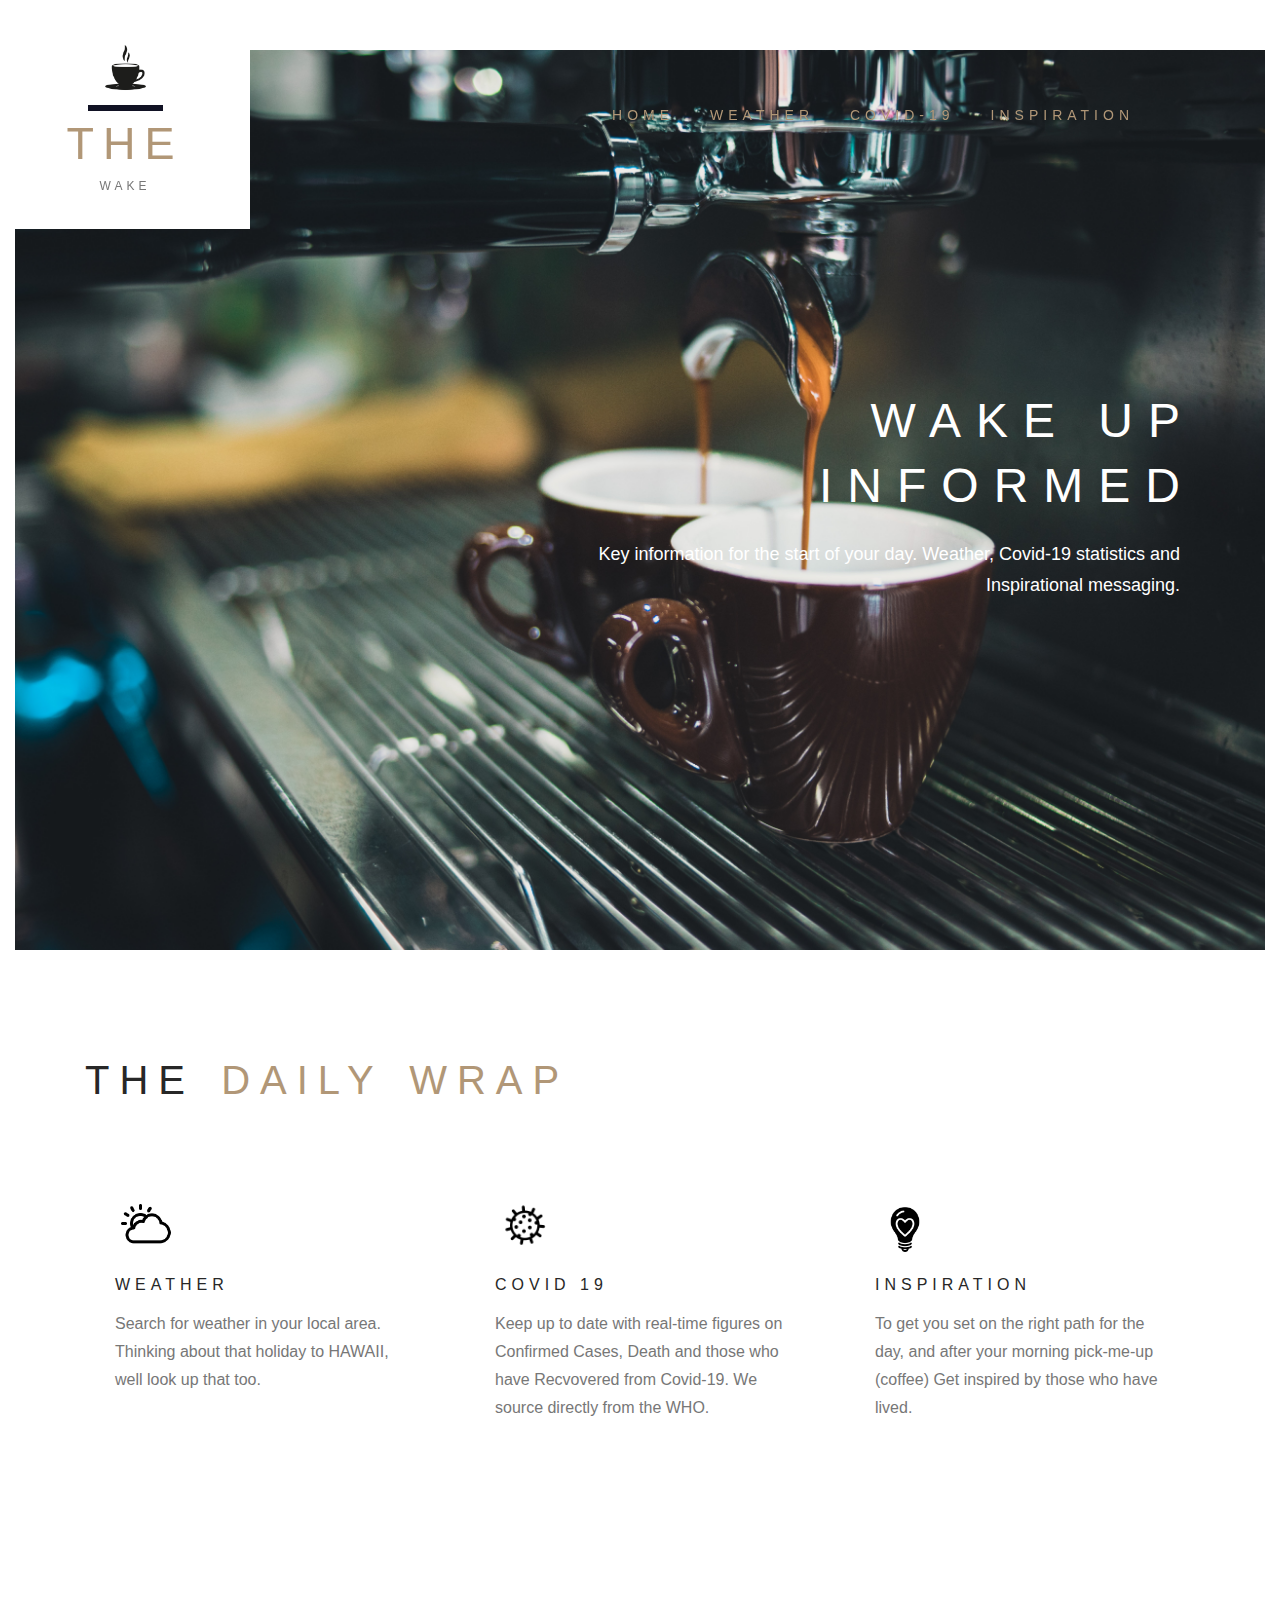
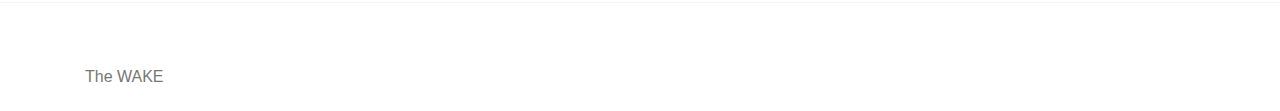
==== index.html @ 6a5f4f17 "The Wake" ====
<!DOCTYPE html>
<html lang="en">

<head>
    <meta charset="utf-8">
    <meta http-equiv="X-UA-Compatible" content="IE=edge" />
    <meta name="viewport" content="width=device-width, initial-scale=1, maximum-scale=1" />
    <title>The Wake</title>
    <link rel="shortcut icon" href="img/thewake.jpeg" />
    <link rel="stylesheet" href="css/plugins.css" />
    <link rel="stylesheet" href="css/style.css" />
</head>

<body>
    <!-- Preloader -->
    <div id="preloader"></div>
      <!-- Navbar -->
    <nav class="navbar navbar-expand-lg">
        <!-- Logo -->
        <div class="logo-wrapper valign">
            <div class="logo">
                <a href="index.html"> 
                    <img src="img/thewake.jpg" class="logo-img" alt="">
                    <h2>THE<span>WAKE</span></h2>
                </a>
            </div>
        </div>
        <button class="navbar-toggler" type="button" data-toggle="collapse" data-target="#navbarSupportedContent" aria-controls="navbarSupportedContent" aria-expanded="false" aria-label="Toggle navigation"> <span class="icon-bar"><i class="ti-line-double"></i></span> </button>
        <!-- Navbar links -->
        <div class="collapse navbar-collapse" id="navbarSupportedContent">
            <ul class="navbar-nav ml-auto">
                <li class="nav-item"><a class="nav-link active" href="index.html">Home</a></li>
                  <li class="nav-item"><a class="nav-link active" href="weather.html">Weather</a></li>
                  <li class="nav-item"><a class="nav-link active" href="covid19.html">Covid-19</a></li>
                  <li class="nav-item"><a class="nav-link active" href="inspire.html">Inspiration</a></li>                    
            </ul>
        </div>
    </nav>
    <!-- Slider -->
    <header class="header slider-fade">
        <div class="owl-carousel owl-theme">
            <!-- The opacity on the image is made with "data-overlay-dark="number". You can change it using the numbers 0-9. -->
            <div class="text-right item bg-img" data-overlay-dark="3" data-background="img/thewakehomepage.jpg">
                <div class="v-middle caption mt-30">
                    <div class="container">
                        <div class="row">
                            <div class="col-md-7 offset-md-5">
                                <div class="o-hidden">
                                    <h1>WAKE UP INFORMED</h1>
                                    <p>Key information for the start of your day. Weather, Covid-19 statistics and Inspirational messaging.
                                    
                                    </p>
                                    
                                </div>
                            </div>
                        </div>
                    </div>
                </div>
            </div>
         </div> 
    </header>
    <!-- Content -->
    <div class="content-wrapper">
        <!-- Lines -->
        <section class="content-lines-wrapper">
            <div class="content-lines-inner">
                <div class="content-lines"></div>
            </div>
        </section>
    
       
        <!-- Example of what The WAKE up provides in terms of services -->
        <section class="services section-padding">
            <div class="container">
                <div class="row">
                    <div class="col-md-12">
                        <h2 class="section-title">The <span> Daily Wrap</span></h2>
                    </div>
                </div>
                <div class="row">
                    <div class="col-md-4">
                        <div class="item">
                            <a href="weather.html"> <img src="img/icons/weather.png" alt="">
                                <h5>Weather</h5>
                                <div class="line"></div>
                                <p>Search for weather in your local area. Thinking about that holiday to HAWAII, well look up that too.</p>
                                <div class="numb">01</div>
                            </a>
                        </div>
                    </div>
                    <div class="col-md-4">
                        <div class="item">
                            <a href="covid19.html"> <img src="img/icons/covid19.png" alt="">
                                <h5>Covid 19</h5>
                                <div class="line"></div>
                                <p>Keep up to date with real-time figures on Confirmed Cases, Death and those who have Recvovered from Covid-19. We source directly from the WHO.</p>
                                <div class="numb">02</div>
                            </a>
                        </div>
                    </div>
                    <div class="col-md-4">
                        <div class="item">
                            <a href="inspire.html"> <img src="img/icons/inspire.jpg" alt="">
                                <h5>Inspiration</h5>
                                <div class="line"></div>
                                <p>To get you set on the right path for the day, and after your morning pick-me-up (coffee) Get inspired by those who have lived.</p>
                                <div class="numb">03</div>
                            </a>
                        </div>
                    </div>
                </div>
            </div>
        </section>
        <!-- Footer -->
        <footer class="main-footer dark">
                  
            <div class="sub-footer">
                <div class="container">
                    <div class="row">
                        <div class="col-md-4">
                            <div class="text-left">
                                <p> The WAKE</p>
                            </div>
                        
                        </div>
                    </div>
                </div>
            </div>
        </footer>
    </div>
     <!-- jQuery -->
    
    <script src="js/jquery-3.5.1.min.js"></script>
    
     <script src="js/modernizr-2.6.2.min.js"></script>
    
     <!--   PACE - Page load progress bar in a website using ajax -->
    <script src="js/pace.js"></script>
      <script src="js/bootstrap.min.js"></script>
          <!-- Top Slider / scroller effect -->
    <script src="js/scrollIt.min.js"></script>
        <!-- Carousel on Pages -->
    <script src="js/owl.carousel.min.js"></script>
           <!-- Mixture of JS requirements added here! -->
    <script src="js/custom.js"></script>
</body>
</html>
---- css/style.css ----
* {
    margin: 0;
    padding: 0;
    -webkit-box-sizing: border-box;
    box-sizing: border-box;
    outline: none;
    list-style: none;
    word-wrap: break-word;
}
body {
    font-family: 'Didact Gothic', sans-serif;
    font-size: 16px;
    font-weight: 400;
    line-height: 1.75em;
    color: #777;
    overflow-x: hidden !important;
    background: #fff;
}
p {
    font-family: 'Didact Gothic', sans-serif;
    font-size: 16px;
    font-weight: 400;
    line-height: 1.75em;
    color: #777;
    margin-bottom: 20px;
}
h1,
h2,
h3,
h4,
h5,
h6 {
    font-family: 'Oswald', sans-serif;
    font-weight: 400;
    line-height: 1.25em;
    margin: 0 0 20px 0;
}

img {
    -webkit-transition: all 0.5s;
    -o-transition: all 0.5s;
    transition: all 0.5s;
    color: #323232;
}
span,
a,
a:hover {
    display: inline-block;
    text-decoration: none;
    color: inherit;
}
b {
    font-weight: 400;
    color: #b19777;
}
/* text field */
button,
input,
optgroup,
select,
textarea {
    font-family: 'Oswald', sans-serif;
}
input[type="password"]:focus,
input[type="email"]:focus,
input[type="text"]:focus,
input[type="file"]:focus,
input[type="radio"]:focus,
input[type="checkbox"]:focus,
textarea:focus {
    outline: none;
}
input[type="password"],
input[type="email"],
input[type="text"],
input[type="file"],
textarea {
    max-width: 100%;
        margin-bottom: 10px;
    padding: 10px 0;
    height: auto;
    background-color: transparent;
    -webkit-box-shadow: none;
    box-shadow: none;
    border-width: 0 0 1px;
    border-style: solid;
    display: block;
    width: 100%;
    line-height: 1.5em;
    font-family: 'Didact Gothic', sans-serif;
    font-size: 16px;
    font-weight: 400;
    color: #777;
    background-image: none;
    border-bottom: 1px solid #f4f4f4;
    border-color: ease-in-out .15s, box-shadow ease-in-out .15s;
}
input:focus,
textarea:focus {
    border-bottom-width: 1px;
    border-color: #b19777;
}
input[type="submit"],
input[type="reset"],
input[type="button"],
button {
    text-shadow: none;
    -webkit-box-shadow: none;
    box-shadow: none;
    line-height: 1.75em;
    -webkit-transition: background-color .15s ease-out;
    transition: background-color .15s ease-out;
    background: #b19777;
    border: 1px solid transparent;
}
input[type="submit"]:hover,
input[type="reset"]:hover,
input[type="button"]:hover,
button:hover {
    background-color: #323232;
    color: #777;
    border: 1px solid transparent;
}
select {
    padding: 10px;
    border-radius: 5px;
}
table,
th , 
tr ,
td {
    border: 1px solid #f4f4f4;
}
th, 
tr,
td {
    padding: 10px;
}
input[type="radio"],
input[type="checkbox"] {
    display: inline;
}

/* Placeholder */
::-webkit-input-placeholder {
    color: #777;
    font-size: 15px;
    font-weight: 400;
}


.o-hidden {
    overflow: hidden;
}
.position-re {
    position: relative;
}
.full-width {
    width: 100%;
}
.bg-img {
    background-size: cover;
    background-repeat: no-repeat;
}
.bg-fixed {
    background-attachment: fixed;
}
.pattern {
    background-repeat: repeat;
    background-size: auto;
}
.bold {
    font-weight: 600;
}
.count {
    font-family: 'Oswald', sans-serif;
}
.valign {
    display: -webkit-box;
    display: -ms-flexbox;
    display: flex;
    -webkit-box-align: center;
    -ms-flex-align: center;
    align-items: center;
}
.v-middle {
    position: absolute;
    width: 100%;
    top: 50%;
    left: 0;
    -webkit-transform: translate(0%, -50%);
    transform: translate(0%, -50%);
}
.js .animate-box {
    opacity: 0;
}


/* ======= Section style ======= */
.section-padding {
    padding: 90px 0;
}
.section-padding2 {
    padding: 0 0 90px 0;
}
.section-padding h6 {
    color: #b19777;
    font-size: 20px;
    margin-bottom: 20px;
}
.section-title {
    font-size: 40px;
    font-family: 'Oswald', sans-serif;
    font-weight: 400;
    color: #272727;
    text-transform: uppercase;
    position: relative;
    letter-spacing: 10px;
    word-spacing: 5px;
    margin-bottom: 30px;
}
.section-title span {
    color: #b19777;
}
.section-title2 {
    font-size: 35px;
    font-weight: 300;
    color: #b19777;
    position: relative;
    line-height: 1.25em;
    margin-bottom: 30px;
    letter-spacing: 3px;
    text-transform: uppercase;
}


/* ======= Navbar style ======= */
.navbar {
    position: absolute;
    left: 0;
    top: 0;
    width: 100%;
    background: transparent;
    z-index: 99;
    padding-right: 10%;
    padding-left: 0;
    padding-top: 0;
    padding-bottom: 0;
}
.navbar .icon-bar {
    color: #b19777;
}
.navbar .navbar-nav .nav-link {
    font-family: 'Oswald', sans-serif;
    font-size: 14px;
    font-weight: 300;
    color: #fff;
    text-transform: uppercase;
    letter-spacing: 5px;
    margin: 5px 10px;
    -webkit-transition: all .4s;
    transition: all .4s;
}
.navbar .navbar-nav .nav-link.nav-color {
    color: #272727;
}
.navbar .navbar-nav .nav-link:hover {
    color: #b19777;
}
.navbar .navbar-nav .active {
    color: #b19777 !important;
}
.nav-scroll {
    background: #fff;
    padding: 0 10% 0 0;
    position: fixed;
    top: -100px;
    left: 0;
    width: 100%;
    -webkit-transition: -webkit-transform .5s;
    transition: -webkit-transform .5s;
    transition: transform .5s;
    transition: transform .5s, -webkit-transform .5s;
    -webkit-transform: translateY(100px);
    transform: translateY(100px);
    -webkit-box-shadow: 0px 5px 15px rgba(0, 0, 0, 0.1);
    box-shadow: 0px 5px 15px rgba(0, 0, 0, 0.1);
}
.nav-scroll .icon-bar {
    color: #b19777;
}

.nav-scroll .navbar-nav .active {
    color: #b19777 !important;
}
.nav-scroll .navbar-nav .logo {
    padding: 15px 0;
    color: #777;
}
.nav-scroll .logo {
    width: 100px;
}
.nav-scroll .logo-img {
    margin-bottom: 0px;
}
.nav-scroll .logo-wrapper .logo h2 {
    font-family: 'Oswald', sans-serif;
    font-size: 40px;
    font-weight: 600;
    margin-bottom: 0px;
    display: block;
    width: 100%;
    position: relative;
    color: #b19777;
    line-height: 1.25em;
    letter-spacing: 5px;
    display: none;
}
.nav-scroll .logo-wrapper .logo span {
    display: block;
    font-family: 'Oswald', sans-serif;
    font-size: 13px;
    color: #575757;
    font-weight: 400;
    letter-spacing: 3px;
    display: block;
    margin-top: 3px;
    line-height: 1.2em;
    text-transform: uppercase;
    margin-left: 5px;
    display: none !important;
}
.nav-scroll .logo-wrapper {
    padding: 15px 70px 15px 150px;
    background: #fff;
}
.logo-wrapper {
    float: left;
    background: #fff;
    padding: 30px 50px;
}
.logo-wrapper .logo h2 {
    font-family: 'Oswald', sans-serif;
    font-size: 45px;
    font-weight: 400;
    display: block;
    width: 100%;
    position: relative;
    color: #b19777;
    letter-spacing: 9px;
    margin-bottom: 0;
}
.logo-wrapper .logo h2 a i {
    color: #777;
    font-size: 20px;
    vertical-align: super;
}
.logo-wrapper .logo span {
    display: block;
    font-family: 'Oswald', sans-serif;
    font-size: 12px;
    color: #777;
    font-weight: 400;
    letter-spacing: 4px;
    display: block;
    margin-top: 5px;
    line-height: 1.5em;
    text-transform: uppercase;
}
.logo {
    padding: 0;
    width: 150px;
    text-align: center;
}
.logo-img {
    width: 75px;
    margin-bottom: 5px;
}

.sub-menu {
    position: absolute;
    left: 100%;
    top: -5px;
}
.sub-menu.left {
    left: -100%;
    margin-left: -20px;
}




/* ======= Header style ======= */
.header {
    min-height: 100vh;
    overflow: hidden;
}
.header .caption .o-hidden {
    display: inline-block;
}
.header .caption h2 {
    font-weight: 400;
    font-size: 30px;
}
.header .caption h4 {
    font-family: 'Oswald', sans-serif;
    font-size: 20px;
    font-weight: 400;
    text-transform: uppercase;
    letter-spacing: 5px;
    color: #fff;
    text-align: right;
    margin-bottom: 30px;
    -webkit-animation-delay: .2s;
    animation-delay: .2s;
}
.header .caption h1 {
    position: relative;
    margin-bottom: 20px;
    font-family: 'Oswald', sans-serif;
    font-size: 48px;
    text-transform: uppercase;
    line-height: 1.35em;
    -webkit-animation-delay: .4s;
    animation-delay: .4s;
    color: #fff;
    font-weight: 400;
    letter-spacing: 15px;
}
.header .caption p {
    font-size: 18px;
    line-height: 1.75em;
    margin-bottom: 0;
    color: #fff;
    -webkit-animation-delay: .6s;
    animation-delay: .6s;
    margin-right: 15px;
}
.header .caption p span {
    letter-spacing: 5px;
    text-transform: uppercase;
    margin: 0 5px;
    padding-right: 14px;
    position: relative;
}
.header .caption p span:last-child {
    padding: 0;
}
.header .caption p span:last-child:after {
    display: none;
}
.header .caption p span:after {
    content: '';
    width: 7px;
    height: 7px;
    border-radius: 50%;
    background: #272727;
    position: absolute;
    top: 10px;
    right: 0;
    opacity: .5;
}
.header .caption .butn-light {
    -webkit-animation-delay: .8s;
    animation-delay: .8s;
    margin-right: 15px;
}


/* ======= Slider style ======= */
.slider .owl-item,
.slider-fade .owl-item {
    height: 100vh;
    position: relative;
}
.slider .item,
.slider-fade .item {
    position: absolute;
    top: 0;
    left: 0;
    height: 100%;
    width: 100%;
    background-size: cover;
    background-position: center;
}
.slider .item .caption,
.slider-fade .item .caption {
    z-index: 9;
}
.slider .owl-theme .owl-dots,
.slider-fade .owl-theme .owl-dots {
    position: absolute;
    bottom: 5vh;
    width: 100%;
}


/* ======= Options for API's (Weather / COVID / Inpirational quotes ====== */
.services {}
.services .item {
    padding: 60px 30px;
    margin-bottom: 30px;
    position: relative;
}
.services .item:hover {
    background: #f4f4f4;
}
.services .item:hover .numb {
    color: transparent;
    -webkit-text-stroke: 1px rgba(177, 151, 119, 0.5);
}
.services .item h5 {
    font-size: 16px;
    font-weight: 300;
    margin-bottom: 15px;
    color: #272727;
    text-transform: uppercase;
    letter-spacing: 5px;
}
.services .item p {
    margin-bottom: 0;
}
.services .item img {
    width: 60px;
    margin-bottom: 20px;
}
.services .item .numb {
    font-size: 40px;
    font-weight: 600;
    font-family: 'Oswald', sans-serif;
    position: absolute;
    bottom: 30px;
    right: 30px;
    color: transparent;
    -webkit-text-stroke: 1px rgba(255, 255, 255, 0.1);
    line-height: 1em;
}






/* Button Styles  */
.butn-light {
    position: relative;
    line-height: 1.2em;
}
.butn-light a {
    font-weight: 300;
    font-family: 'Oswald', sans-serif;
    text-transform: uppercase;
    background: transparent;
    color: #fff;
    padding: 12px 24px;
    margin: 0;
    position: relative;
    font-size: 16px;
    letter-spacing: 3px;
    border: 1px solid #fff;
}
.butn-light a:after {
    content: '';
    width: 0;
    height: 100%;
    position: absolute;
    bottom: 0;
    left: 100%;
    z-index: 1;
    -webkit-transition: all 0.3s ease;
    transition: all 0.3s ease;
    background: #fff;
}
.butn-light a span {
    position: relative;
    z-index: 2;
}
.butn-light a:hover:after {
    width: 100%;
    left: 0;
    -webkit-transition: width 0.3s ease;
    transition: width 0.3s ease;
}
.butn-light a:hover span {
    color: #272727;
}


/* ======= Footer style ======= */
.main-footer {
    padding: 60px 0 0;
    border-top: 1px solid #f4f4f4;
}
.main-footer.dark {
    background: #fff;
    color: #777;
}
.main-footer .abot p {
    color: #777;
}

.main-footer .fothead h6 {
    margin-bottom: 0px;
    font-family: 'Oswald', sans-serif;
    color: #b19777;
    font-size: 17px;
}
.main-footer .fotcont .fothead h6 {
    font-family: 'Didact Gothic', sans-serif;
    font-weight: 400;
    position: relative;
    padding-bottom: 5px;
    font-size: 16px;
}
.main-footer .fotcont .fothead h6:after {
    content: '';
    position: absolute;
    right: 0;
    bottom: 0;
    width: 100%;
    border: none;
}
.main-footer .fotcont p {
    margin-bottom: 0px;
}



/* ======= Preloader Style ======= */
.pace {
    pointer-events: none;
    -webkit-user-select: none;
    -moz-user-select: none;
    -ms-user-select: none;
    user-select: none;
    z-index: 99999999999999;
    position: fixed;
    margin: auto;
    top: 0;
    left: 0;
    right: 0;
    bottom: 0;
    width: 400px;
    border: 0px;
    height: 1px;
    overflow: hidden;
    background: #f4f4f4;
    -webkit-transition: all 1s;
    -o-transition: all 1s;
    transition: all 1s;
}
.pace .pace-progress {
    -webkit-transform: translate3d(0, 0, 0);
    transform: translate3d(0, 0, 0);
    max-width: 300px;
    position: fixed;
    z-index: 99999999999999;
    display: block;
    position: absolute;
    top: 0;
    right: 100%;
    height: 100%;
    width: 100%;
    background: #b19777;
}
.pace.pace-inactive {
    width: 100vw;
    opacity: 0;
}
.pace.pace-inactive .pace-progress {
    max-width: 100vw;
}
#preloader {
    width: 100%;
    height: 100vh;
    overflow: hidden;
    position: fixed;
    z-index: 9999999;
}
#preloader:after,
#preloader:before {
    content: '';
    position: fixed;
    left: 0;
    height: 50%;
    width: 100%;
    background: #fff;
    -webkit-transition-timing-function: cubic-bezier(0.19, 1, 0.22, 1);
    -o-transition-timing-function: cubic-bezier(0.19, 1, 0.22, 1);
    transition-timing-function: cubic-bezier(0.19, 1, 0.22, 1);
}
#preloader:before {
    top: 0;
}
#preloader:after {
    bottom: 0;
}
#preloader.isdone {
    visibility: hidden;
    -webkit-transition-delay: 1.5s;
    -o-transition-delay: 1.5s;
    transition-delay: 1.5s;
}
#preloader.isdone:after,
#preloader.isdone:before {
    height: 0;
    -webkit-transition: all 0.7s cubic-bezier(1, 0, 0.55, 1);
    -o-transition: all 0.7s cubic-bezier(1, 0, 0.55, 1);
    transition: all 0.7s cubic-bezier(1, 0, 0.55, 1);
    -webkit-transition-delay: 1s;
    -o-transition-delay: 1s;
    transition-delay: 1s;
}
.loading-text {
    font-size: 40px;
    font-weight: 400;
    letter-spacing: 4px;
    position: absolute;
    top: calc(50% - 30px);
    left: 50%;
    -webkit-transform: translate(-50%, -50%);
    -ms-transform: translate(-50%, -50%);
    transform: translate(-50%, -50%);
    color: #b19777;
    font-family: 'Oswald', sans-serif;
    z-index: 9999;
}
.loading-text.isdone {
    top: 50%;
    opacity: 0;
    -webkit-transition: all 0.8s cubic-bezier(0.19, 1, 0.22, 1);
    -o-transition: all 0.8s cubic-bezier(0.19, 1, 0.22, 1);
    transition: all 0.8s cubic-bezier(0.19, 1, 0.22, 1);
    -webkit-transition-delay: .5s;
    -o-transition-delay: .5s;
    transition-delay: .5s;
}


/* ======= toTop Button style ======= */
.progress-wrap {
    position: fixed;
    bottom: 30px;
    right: 30px;
    height: 40px;
    width: 40px;
    cursor: pointer;
    display: block;
    border-radius: 50px;
    -webkit-box-shadow: inset 0 0 0 1px rgba(0, 0, 0, 0.2);
    box-shadow: inset 0 0 0 1px rgba(0, 0, 0, 0.2);
    z-index: 100;
    opacity: 0;
    visibility: hidden;
    -webkit-transform: translateY(20px);
    -ms-transform: translateY(20px);
    transform: translateY(20px);
    -webkit-transition: all 400ms linear;
    -o-transition: all 400ms linear;
    transition: all 400ms linear;
}
.progress-wrap.active-progress {
    opacity: 1;
    visibility: visible;
    -webkit-transform: translateY(0);
    -ms-transform: translateY(0);
    transform: translateY(0);
}
.progress-wrap::after {
    position: absolute;
    font-family: 'themify';
    content: '\e648';
    text-align: center;
    line-height: 40px;
    font-size: 12px;
    font-weight: 700;
    color: #323232;
    left: 0;
    top: 0;
    height: 40px;
    width: 40px;
    cursor: pointer;
    display: block;
    z-index: 1;
    -webkit-transition: all 400ms linear;
    -o-transition: all 400ms linear;
    transition: all 400ms linear;
}
.progress-wrap svg path {
    fill: none;
}
.progress-wrap svg.progress-circle path {
    stroke: rgba(0, 0, 0, 0.2);
    stroke-width: 2;
    -webkit-box-sizing: border-box;
    box-sizing: border-box;
    -webkit-transition: all 400ms linear;
    -o-transition: all 400ms linear;
    transition: all 400ms linear;
}
.progress-wrap {
    -webkit-box-shadow: inset 0 0 0 1px rgba(0, 0, 0, 0.2);
    box-shadow: inset 0 0 0 1px rgba(0, 0, 0, 0.2);
}
.progress-wrap::after {
    color: #b19777;
}
.progress-wrap svg.progress-circle path {
    stroke: #b19777;
}



/* -----------------------------------------------------------------------------------

 WEATHER
 
----------------------------------------------------------------------------------- */

* {
  margin: 0;
  padding: 0;
  box-sizing: border-box;
}

body {
  font-family: 'montserrat', sans-serif;
  background-color:  white;
  background-size: cover;
  background-position: top center;
}

.app-wrap {
  display: flex;
  flex-direction: column;
  min-height: 100vh;

}

header {
  display: flex;
  justify-content: center;
  align-items: center;
  padding: 50px 15px 15px;
}

header input {
  width: 100%;
  max-width: 280px;
  padding: 10px 15px;
  border: none;
  outline: none;

  border-radius: 16px 0px 16px 0px;
  border-bottom: 3px solid #DF8E00;
  

  font-size: 20px;
  font-weight: 300;
  transition: 0.2s ease-out;
}

header input:focus {
  background-color: rgba(255, 255, 255, 0.6);
}

main {
  flex: 1 1 100%;
  padding: 25px 25px 50px;
  display: flex;
  flex-direction: column;
  align-items: center;
  text-align: center;
}

.location .city {
  color: #FFF;
  font-size: 32px;
  font-weight: 500;
  margin-bottom: 5px;
}

.location .date {
  color: #FFF;
  font-size: 16px;
}

.current .temp {
  color: #FFF;
  font-size: 102px;
  font-weight: 900;
  margin: 30px 0px;
  text-shadow: 2px 10px rgba(0, 0, 0, 0.6);
}

.current .temp span {
  font-weight: 500;
}

.current .weather {
  color: #FFF;
  font-size: 32px;
  font-weight: 700;
  font-style: italic;
  margin-bottom: 15px;
  text-shadow: 0px 3px rgba(0, 0, 0, 0.4);
}

.current .hi-low {
  color: #FFF;
  font-size: 24px;
  font-weight: 500;
  text-shadow: 0px 4px rgba(0, 0, 0, 0.4);
}

/* ======= WEATHER FOOTER ======= */

* {
  margin: 0;
  padding: 0;
  box-sizing: border-box;
}

body {
  font-family: 'montserrat', sans-serif;
  background-image: url('bg.jpg');
  background-size: cover;
  background-position: top center;
}

.app-wrap {
  display: flex;
  flex-direction: column;
  min-height: 100vh;
  background-image: linear-gradient(to bottom, rgba(0, 0, 0, 0.3), rgba(0, 0, 0, 0.6));
}

header {
  display: flex;
  justify-content: center;
  align-items: center;
  padding: 50px 15px 15px;
}

header input {
  width: 100%;
  max-width: 280px;
  padding: 10px 15px;
  border: none;
  outline: none;
  background-color: rgba(255, 255, 255, 0.3);
  border-radius: 16px 0px 16px 0px;
  border-bottom: 3px solid #DF8E00;
  
  color: #313131;
  font-size: 20px;
  font-weight: 300;
  transition: 0.2s ease-out;
}

header input:focus {
  background-color: rgba(255, 255, 255, 0.6);
}

main {
  flex: 1 1 100%;
  padding: 25px 25px 50px;
  display: flex;
  flex-direction: column;
  align-items: center;
  text-align: center;
}

.location .city {
  color: #FFF;
  font-size: 32px;
  font-weight: 500;
  margin-bottom: 5px;
}

.location .date {
  color: #FFF;
  font-size: 16px;
}

.current .temp {
  color: #FFF;
  font-size: 102px;
  font-weight: 900;
  margin: 30px 0px;
  text-shadow: 2px 10px rgba(0, 0, 0, 0.6);
}

.current .temp span {
  font-weight: 500;
}

.current .weather {
  color: #FFF;
  font-size: 32px;
  font-weight: 700;
  font-style: italic;
  margin-bottom: 15px;
  text-shadow: 0px 3px rgba(0, 0, 0, 0.4);
}

.current .hi-low {
  color: #FFF;
  font-size: 24px;
  font-weight: 500;
  text-shadow: 0px 4px rgba(0, 0, 0, 0.4);
}





/* INSPIRE PAGE */
/* INSPIRE PAGE */
/* INSPIRE PAGE */
/* INSPIRE PAGE */


* {
  margin: 0;
  padding: 0;
  box-sizing: border-box;
  font-family: "Quicksand", sans-serif;
}


inspirebody {
  display: flex;
  align-items: center;
  justify-content: center;
  height: 100vh;
    
    
}

.inspirecontainer {
  display: flex;
  flex-direction: column;
  align-items: center;
  padding: 20px;
  box-shadow: 0 2px 8px rgba(0, 0, 0, 0.6);
  border-radius: 10px;
  width: 600px;
  background-color: rgba(255, 255, 255, 0.3);
  margin: 10px;
}

.inspirefa-quote-left {
  font-size: 84px;
  color: #b19777;
}

.inspirequote {
  text-align: center;
  font-style: italic;
  color: black;
}

.inspireauthor {
  color: #b19777;
  font-size: 20px;
}

inspirehr {
  margin: 10px 0;
  width: 60%;
  border: 1px solid black;
}

.inspirebuttons {
  width: 100%;
  display: flex;
  justify-content: space-between;
  align-items: center;
  margin-top: 10px;
}

.inspiretwitter-share-button {
  text-decoration: none;
  font-size: 20px;
    font-weight: 900;
  background-color: deepskyblue;
  padding: 10px;
  color: white;
  border-radius: 4px;
}

.inspirebuttons button {
  cursor: pointer;
  border: none;
  color: #b19777;
  font-size: 20px;
  font-weight: 700;
  background-color: black;
  padding: 10px;
  border-radius: 4px;
}


inspirebutton:focus {
  outline: none;
}

.inspirefa-twitter {
  margin-right: 5px;
}
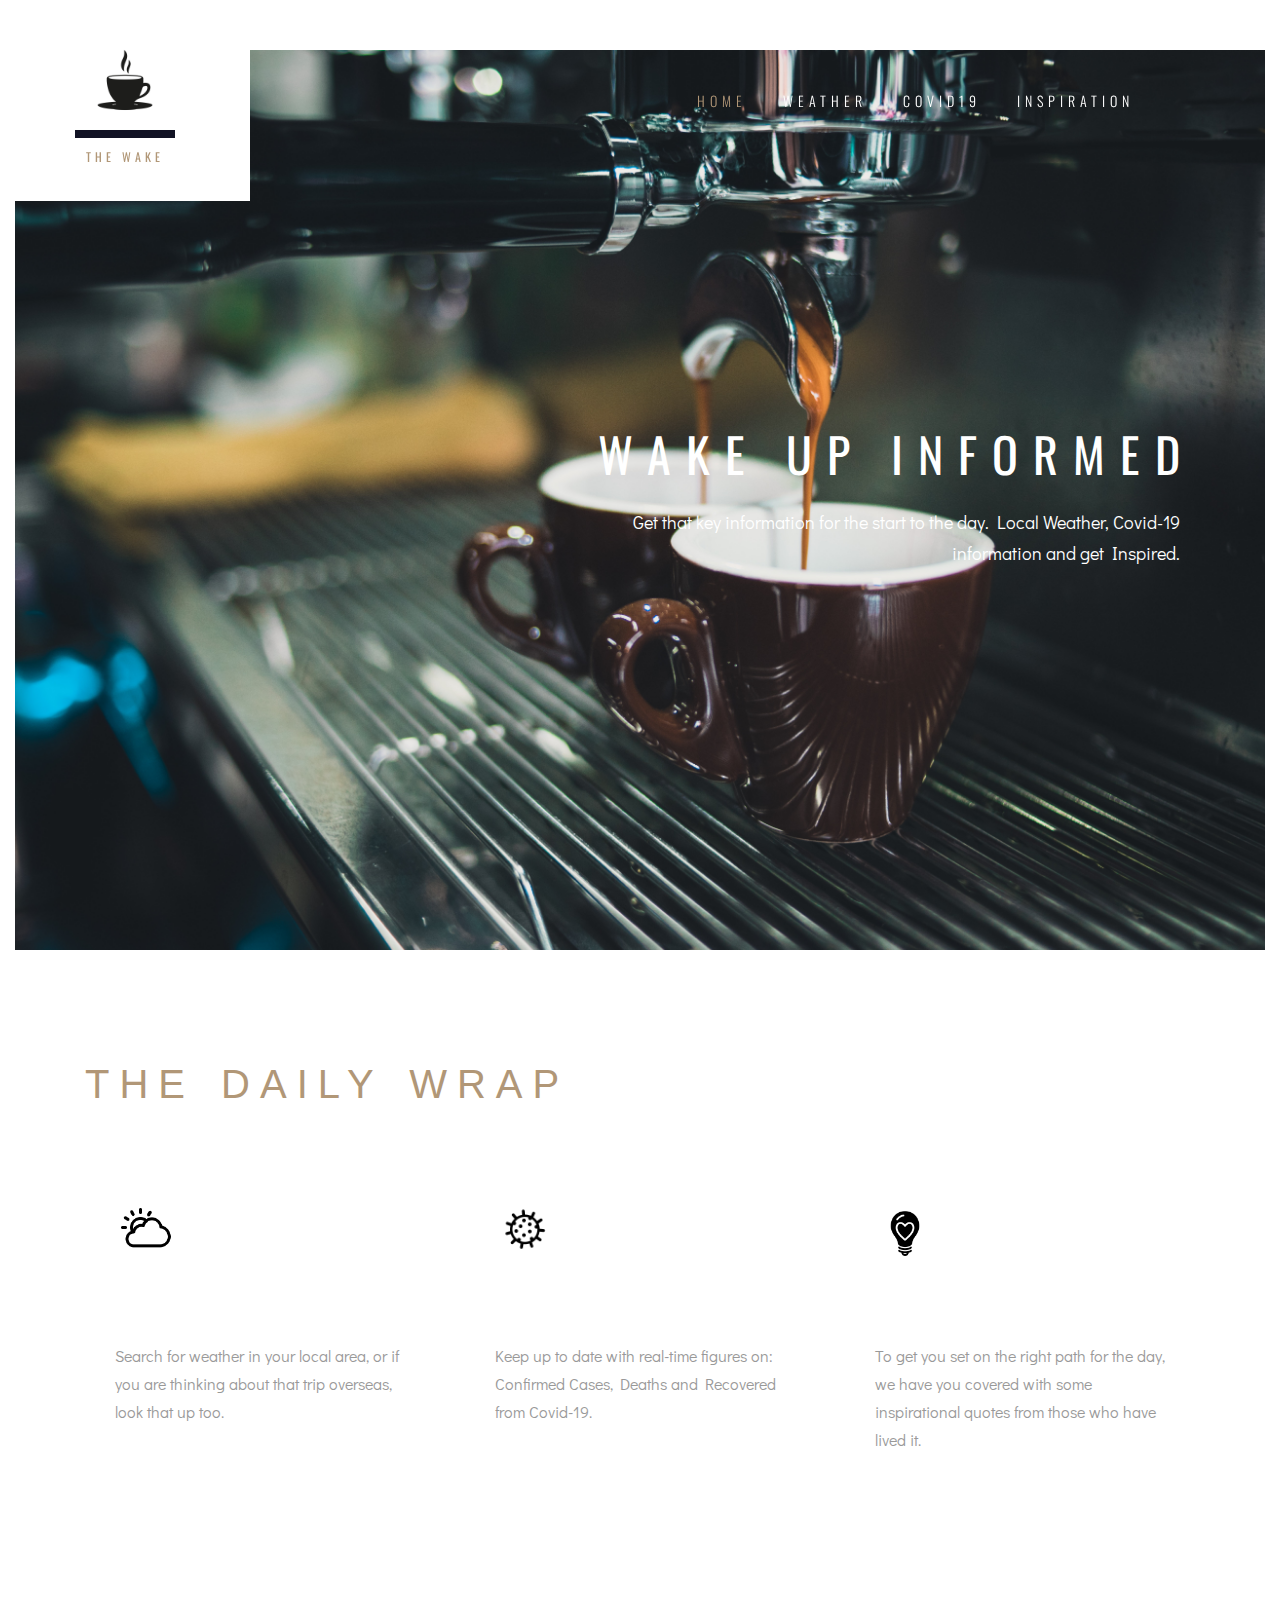
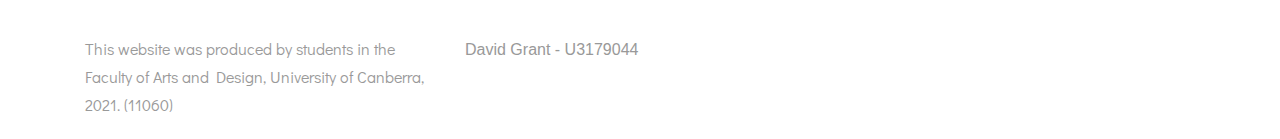
==== commit 9eaa15bb: "Reworked" ====
--- a/index.html
+++ b/index.html
@@ -5,8 +5,8 @@
     <meta charset="utf-8">
     <meta http-equiv="X-UA-Compatible" content="IE=edge" />
     <meta name="viewport" content="width=device-width, initial-scale=1, maximum-scale=1" />
-    <title>The Wake</title>
-    <link rel="shortcut icon" href="img/thewake.jpeg" />
+    <title>The WAKE</title>
+    <link rel="shortcut icon" href="img/favicon.jpg" />
     <link rel="stylesheet" href="css/plugins.css" />
     <link rel="stylesheet" href="css/style.css" />
 </head>
@@ -14,14 +14,20 @@
 <body>
     <!-- Preloader -->
     <div id="preloader"></div>
-      <!-- Navbar -->
+    <!-- Progress scroll totop -->
+    <div class="progress-wrap cursor-pointer">
+        <svg class="progress-circle svg-content" width="100%" height="100%" viewBox="-1 -1 102 102">
+            <path d="M50,1 a49,49 0 0,1 0,98 a49,49 0 0,1 0,-98" />
+        </svg>
+    </div>
+    <!-- Navbar -->
     <nav class="navbar navbar-expand-lg">
         <!-- Logo -->
         <div class="logo-wrapper valign">
-            <div class="logo">
+               <div class="logo">
                 <a href="index.html"> 
                     <img src="img/thewake.jpg" class="logo-img" alt="">
-                    <h2>THE<span>WAKE</span></h2>
+                    <h2><span>THE WAKE</span></h2>
                 </a>
             </div>
         </div>
@@ -29,15 +35,15 @@
         <!-- Navbar links -->
         <div class="collapse navbar-collapse" id="navbarSupportedContent">
             <ul class="navbar-nav ml-auto">
-                <li class="nav-item"><a class="nav-link active" href="index.html">Home</a></li>
-                  <li class="nav-item"><a class="nav-link active" href="weather.html">Weather</a></li>
-                  <li class="nav-item"><a class="nav-link active" href="covid19.html">Covid-19</a></li>
-                  <li class="nav-item"><a class="nav-link active" href="inspire.html">Inspiration</a></li>                    
+                 <li class="nav-item"><a class="nav-link active" href="index.html">Home</a></li>
+                <li class="nav-item"><a class="nav-link" href="weather.html">Weather</a></li>
+                <li class="nav-item"><a class="nav-link" href="covid19.html">Covid19</a></li>
+                <li class="nav-item"><a class="nav-link" href="inspire.html">Inspiration</a></li>
             </ul>
         </div>
     </nav>
     <!-- Slider -->
-    <header class="header slider-fade">
+    <header id="home" class="header slider-fade" data-scroll-index="0">
         <div class="owl-carousel owl-theme">
             <!-- The opacity on the image is made with "data-overlay-dark="number". You can change it using the numbers 0-9. -->
             <div class="text-right item bg-img" data-overlay-dark="3" data-background="img/thewakehomepage.jpg">
@@ -46,35 +52,38 @@
                         <div class="row">
                             <div class="col-md-7 offset-md-5">
                                 <div class="o-hidden">
-                                    <h1>WAKE UP INFORMED</h1>
-                                    <p>Key information for the start of your day. Weather, Covid-19 statistics and Inspirational messaging.
-                                    
-                                    </p>
-                                    
+                                    <h1>Wake Up Informed</h1>
+                                    <p> Get that key information for the start to the day. Local Weather, Covid-19 information and get Inspired.   
+                                      
+                                      
+                                  
                                 </div>
                             </div>
                         </div>
                     </div>
                 </div>
             </div>
-         </div> 
+        </div>
+        
     </header>
+    
     <!-- Content -->
-    <div class="content-wrapper">
-        <!-- Lines -->
-        <section class="content-lines-wrapper">
-            <div class="content-lines-inner">
-                <div class="content-lines"></div>
-            </div>
+
+      
+        
+        <section>
+         
+            
+            
+            
         </section>
-    
-       
-        <!-- Example of what The WAKE up provides in terms of services -->
-        <section class="services section-padding">
+        
+          <!-- APP Services -->
+        <section id="services" class="services section-padding" data-scroll-index="3">
             <div class="container">
                 <div class="row">
                     <div class="col-md-12">
-                        <h2 class="section-title">The <span> Daily Wrap</span></h2>
+                        <h2 class="section-title"><span>The Daily Wrap</span></h2>
                     </div>
                 </div>
                 <div class="row">
@@ -83,7 +92,7 @@
                             <a href="weather.html"> <img src="img/icons/weather.png" alt="">
                                 <h5>Weather</h5>
                                 <div class="line"></div>
-                                <p>Search for weather in your local area. Thinking about that holiday to HAWAII, well look up that too.</p>
+                                <p>Search for weather in your local area, or if you are thinking about that trip overseas, look that up too.</p>
                                 <div class="numb">01</div>
                             </a>
                         </div>
@@ -91,9 +100,9 @@
                     <div class="col-md-4">
                         <div class="item">
                             <a href="covid19.html"> <img src="img/icons/covid19.png" alt="">
-                                <h5>Covid 19</h5>
+                                <h5>Covid-19 Update</h5>
                                 <div class="line"></div>
-                                <p>Keep up to date with real-time figures on Confirmed Cases, Death and those who have Recvovered from Covid-19. We source directly from the WHO.</p>
+                                <p>Keep up to date with real-time figures on: Confirmed Cases, Deaths and Recovered from Covid-19.</p>
                                 <div class="numb">02</div>
                             </a>
                         </div>
@@ -101,9 +110,9 @@
                     <div class="col-md-4">
                         <div class="item">
                             <a href="inspire.html"> <img src="img/icons/inspire.jpg" alt="">
-                                <h5>Inspiration</h5>
+                                <h5>Inspirational Quotes</h5>
                                 <div class="line"></div>
-                                <p>To get you set on the right path for the day, and after your morning pick-me-up (coffee) Get inspired by those who have lived.</p>
+                                <p>To get you set on the right path for the day, we have you covered with some inspirational quotes from those who have lived it.</p>
                                 <div class="numb">03</div>
                             </a>
                         </div>
@@ -111,37 +120,34 @@
                 </div>
             </div>
         </section>
+       
         <!-- Footer -->
         <footer class="main-footer dark">
-                  
+            <div class="container">
+                
+            </div>
             <div class="sub-footer">
                 <div class="container">
                     <div class="row">
                         <div class="col-md-4">
                             <div class="text-left">
-                                <p> The WAKE</p>
+                                <p>This website was produced by students in the Faculty of Arts and Design, University of Canberra, 2021. (11060)</p>
                             </div>
+                        </div>
                         
+                        <div class="col-md-4">
+                            <p class="right"><a href="https://github.com/CorporalKruger/SketchAPIProject---The-Wake">David Grant - U3179044</a></p>
                         </div>
                     </div>
                 </div>
             </div>
         </footer>
-    </div>
-     <!-- jQuery -->
-    
+ 
+    <!-- jQuery -->
     <script src="js/jquery-3.5.1.min.js"></script>
-    
-     <script src="js/modernizr-2.6.2.min.js"></script>
-    
-     <!--   PACE - Page load progress bar in a website using ajax -->
     <script src="js/pace.js"></script>
-      <script src="js/bootstrap.min.js"></script>
-          <!-- Top Slider / scroller effect -->
-    <script src="js/scrollIt.min.js"></script>
-        <!-- Carousel on Pages -->
+    <script src="js/bootstrap.min.js"></script>
     <script src="js/owl.carousel.min.js"></script>
-           <!-- Mixture of JS requirements added here! -->
     <script src="js/custom.js"></script>
 </body>
 </html>--- a/css/style.css
+++ b/css/style.css
@@ -1,4 +1,15 @@
-
+/* ======= Google fonts (Oswald & Didact Gothic) ======= */
+@import url('https://fonts.googleapis.com/css2?family=Didact+Gothic&family=Oswald:wght@200;300;400;500;600;700&display=swap');
+
+
+/* ======= Basic style ======= */
+html,
+body {
+    -moz-osx-font-smoothing: grayscale;
+    -webkit-font-smoothing: antialiased;
+    -moz-font-smoothing: antialiased;
+    font-smoothing: antialiased;
+}
 * {
     margin: 0;
     padding: 0;
@@ -13,16 +24,16 @@
     font-size: 16px;
     font-weight: 400;
     line-height: 1.75em;
-    color: #777;
+    color: #999;
     overflow-x: hidden !important;
-    background: #fff;
+    background: white;
 }
 p {
     font-family: 'Didact Gothic', sans-serif;
     font-size: 16px;
     font-weight: 400;
     line-height: 1.75em;
-    color: #777;
+    color: #999;
     margin-bottom: 20px;
 }
 h1,
@@ -36,7 +47,10 @@
     line-height: 1.25em;
     margin: 0 0 20px 0;
 }
-
+img {
+    width: 100%;
+    height: auto;
+}
 img {
     -webkit-transition: all 0.5s;
     -o-transition: all 0.5s;
@@ -54,99 +68,25 @@
     font-weight: 400;
     color: #b19777;
 }
-/* text field */
-button,
-input,
-optgroup,
-select,
-textarea {
-    font-family: 'Oswald', sans-serif;
-}
-input[type="password"]:focus,
-input[type="email"]:focus,
-input[type="text"]:focus,
-input[type="file"]:focus,
-input[type="radio"]:focus,
-input[type="checkbox"]:focus,
-textarea:focus {
-    outline: none;
-}
-input[type="password"],
-input[type="email"],
-input[type="text"],
-input[type="file"],
-textarea {
-    max-width: 100%;
-        margin-bottom: 10px;
-    padding: 10px 0;
-    height: auto;
-    background-color: transparent;
-    -webkit-box-shadow: none;
-    box-shadow: none;
-    border-width: 0 0 1px;
-    border-style: solid;
-    display: block;
-    width: 100%;
-    line-height: 1.5em;
-    font-family: 'Didact Gothic', sans-serif;
-    font-size: 16px;
-    font-weight: 400;
-    color: #777;
-    background-image: none;
-    border-bottom: 1px solid #f4f4f4;
-    border-color: ease-in-out .15s, box-shadow ease-in-out .15s;
-}
-input:focus,
-textarea:focus {
-    border-bottom-width: 1px;
-    border-color: #b19777;
-}
-input[type="submit"],
-input[type="reset"],
-input[type="button"],
-button {
-    text-shadow: none;
-    -webkit-box-shadow: none;
-    box-shadow: none;
-    line-height: 1.75em;
-    -webkit-transition: background-color .15s ease-out;
-    transition: background-color .15s ease-out;
-    background: #b19777;
-    border: 1px solid transparent;
-}
-input[type="submit"]:hover,
-input[type="reset"]:hover,
-input[type="button"]:hover,
-button:hover {
-    background-color: #323232;
-    color: #777;
-    border: 1px solid transparent;
-}
-select {
-    padding: 10px;
-    border-radius: 5px;
-}
-table,
-th , 
-tr ,
-td {
-    border: 1px solid #f4f4f4;
-}
-th, 
-tr,
-td {
-    padding: 10px;
-}
-input[type="radio"],
-input[type="checkbox"] {
-    display: inline;
-}
 
 /* Placeholder */
 ::-webkit-input-placeholder {
-    color: #777;
+    color: #999;
     font-size: 15px;
     font-weight: 400;
+}
+
+:-moz-placeholder {
+    color: #999;
+}
+
+::-moz-placeholder {
+    color: #999;
+    opacity: 1;
+}
+
+:-ms-input-placeholder {
+    color: #999;
 }
 
 
@@ -197,6 +137,42 @@
 }
 
 
+/* ======= Selection style ======= */
+::-webkit-selection {
+    color: #999;
+    background: rgba(0, 0, 0, 0.1);
+}
+::-moz-selection {
+    color: #999;
+    background: rgba(0, 0, 0, 0.1);
+}
+::selection {
+    color: #999;
+    background: rgba(0, 0, 0, 0.1);
+}
+
+
+/* ======= Owl-Theme custom style ======= */
+.owl-theme .owl-nav.disabled + .owl-dots {
+    margin-top: 0px;
+    line-height: .7;
+    display: block;
+}
+.owl-theme .owl-dots .owl-dot span {
+    width: 8px;
+    height: 8px;
+    margin: 0 3px;
+    border-radius: 50%;
+    background: transparent;
+    border: 1px solid rgba(255, 255, 255, 0.2);
+}
+.owl-theme .owl-dots .owl-dot.active span,
+.owl-theme .owl-dots .owl-dot:hover span {
+    background: transparent;
+    border: 1px solid #b19777;
+}
+
+
 /* ======= Section style ======= */
 .section-padding {
     padding: 90px 0;
@@ -213,7 +189,7 @@
     font-size: 40px;
     font-family: 'Oswald', sans-serif;
     font-weight: 400;
-    color: #272727;
+    color: #fff;
     text-transform: uppercase;
     position: relative;
     letter-spacing: 10px;
@@ -262,8 +238,8 @@
     -webkit-transition: all .4s;
     transition: all .4s;
 }
-.navbar .navbar-nav .nav-link.nav-color {
-    color: #272727;
+.navbar .navbar-nav .nav-link.black-color {
+    color: #fff;
 }
 .navbar .navbar-nav .nav-link:hover {
     color: #b19777;
@@ -272,7 +248,7 @@
     color: #b19777 !important;
 }
 .nav-scroll {
-    background: #fff;
+    background: white;
     padding: 0 10% 0 0;
     position: fixed;
     top: -100px;
@@ -290,13 +266,15 @@
 .nav-scroll .icon-bar {
     color: #b19777;
 }
-
+.nav-scroll .navbar-nav .nav-link {
+    color: #b19777;
+}
 .nav-scroll .navbar-nav .active {
     color: #b19777 !important;
 }
 .nav-scroll .navbar-nav .logo {
     padding: 15px 0;
-    color: #777;
+    color: #999;
 }
 .nav-scroll .logo {
     width: 100px;
@@ -307,12 +285,12 @@
 .nav-scroll .logo-wrapper .logo h2 {
     font-family: 'Oswald', sans-serif;
     font-size: 40px;
-    font-weight: 600;
+    font-weight: 400;
     margin-bottom: 0px;
     display: block;
     width: 100%;
     position: relative;
-    color: #b19777;
+    color: #fff;
     line-height: 1.25em;
     letter-spacing: 5px;
     display: none;
@@ -321,7 +299,7 @@
     display: block;
     font-family: 'Oswald', sans-serif;
     font-size: 13px;
-    color: #575757;
+    color: white;
     font-weight: 400;
     letter-spacing: 3px;
     display: block;
@@ -333,11 +311,11 @@
 }
 .nav-scroll .logo-wrapper {
     padding: 15px 70px 15px 150px;
-    background: #fff;
+    background: white;
 }
 .logo-wrapper {
     float: left;
-    background: #fff;
+    background: white;
     padding: 30px 50px;
 }
 .logo-wrapper .logo h2 {
@@ -347,12 +325,12 @@
     display: block;
     width: 100%;
     position: relative;
-    color: #b19777;
+    color: #fff;
     letter-spacing: 9px;
     margin-bottom: 0;
 }
 .logo-wrapper .logo h2 a i {
-    color: #777;
+    color: #999;
     font-size: 20px;
     vertical-align: super;
 }
@@ -360,7 +338,7 @@
     display: block;
     font-family: 'Oswald', sans-serif;
     font-size: 12px;
-    color: #777;
+    color: #b19777;
     font-weight: 400;
     letter-spacing: 4px;
     display: block;
@@ -374,10 +352,101 @@
     text-align: center;
 }
 .logo-img {
-    width: 75px;
+    width: 100px;
     margin-bottom: 5px;
 }
-
+.dropdown:hover .dropdown-menu,
+.dropdown:hover .mega-menu {
+    opacity: 1;
+    visibility: visible;
+    -webkit-transform: translateY(0);
+    transform: translateY(0);
+}
+.dropdown .nav-link {
+    cursor: pointer;
+}
+.dropdown .nav-link i {
+    padding-left: 1px;
+    font-size: 9px;
+}
+.dropdown-item {
+    position: relative;
+}
+.dropdown-item:hover .sub-menu {
+    opacity: 1;
+    visibility: visible;
+    -webkit-transform: translateY(0);
+    transform: translateY(0);
+}
+.dropdown-item span {
+    display: block;
+    cursor: pointer;
+}
+.dropdown-menu,
+.sub-menu {
+    display: block;
+    opacity: 0;
+    visibility: hidden;
+    -webkit-transform: translateY(20px);
+    transform: translateY(20px);
+    width: 200px;
+    padding: 15px 10px;
+    border-radius: 0;
+    border: 0;
+    background-color: #272727;
+    -webkit-box-shadow: 0px 10px 20px rgba(0, 0, 0, 0.05);
+    box-shadow: 0px 10px 20px rgba(0, 0, 0, 0.05);
+    -webkit-transition: all .3s;
+    transition: all .3s;
+}
+.dropdown-menu .dropdown-item,
+.sub-menu .dropdown-item {
+    padding: 7px 14px;
+    font-family: 'Oswald', sans-serif;
+    font-size: 14px;
+    font-weight: 300;
+    color: #fff;
+    text-transform: uppercase;
+    letter-spacing: 5px;
+    position: relative;
+    -webkit-transition: all .4s;
+    transition: all .4s;
+    border-bottom: 1px solid rgba(255, 255, 255, 0.03);
+}
+.dropdown-menu .dropdown-item:last-child,
+.sub-menu .dropdown-item:last-child {
+    border-bottom: none;
+}
+.dropdown-menu .dropdown-item:hover,
+.sub-menu .dropdown-item:hover {
+    background: transparent;
+    padding-left: 20px;
+    color: #b19777;
+}
+.dropdown-menu .dropdown-item a,
+.sub-menu .dropdown-item a {
+    display: block;
+}
+.dropdown-menu .dropdown-item i,
+.sub-menu .dropdown-item i {
+    padding: 5px 0 0 5px;
+    font-size: 11px;
+    float: right;
+}
+.dropdown-menu .dropdown-item em,
+.sub-menu .dropdown-item em {
+    font-size: 8px;
+    background-color: #272727;
+    padding: 2px 4px;
+    color: #fff;
+    border-radius: 2px;
+    position: absolute;
+    right: 10px;
+    top: 5px;
+}
+.dropdown-menu.last {
+    left: -100%;
+}
 .sub-menu {
     position: absolute;
     left: 100%;
@@ -387,8 +456,59 @@
     left: -100%;
     margin-left: -20px;
 }
-
-
+.mega-menu {
+    position: absolute;
+    opacity: 0;
+    visibility: hidden;
+    -webkit-transform: translateY(20px);
+    transform: translateY(20px);
+    right: -150px;
+    width: 800px;
+    background-color: #fff;
+    -webkit-box-shadow: 0px 10px 20px rgba(0, 0, 0, 0.05);
+    box-shadow: 0px 10px 20px rgba(0, 0, 0, 0.05);
+    -webkit-transition: all .3s;
+    transition: all .3s;
+}
+.mega-menu .dropdown-title {
+    display: block;
+    color: #fff;
+    font-size: 14px;
+    font-weight: 300;
+    letter-spacing: 5px;
+    text-transform: uppercase;
+    margin-bottom: 15px;
+    padding: 0 15px 15px;
+    border-bottom: 1px solid rgba(255, 255, 255, 0.03);
+}
+.mega-menu .dropdown-menu {
+    position: static !important;
+    float: left;
+    -webkit-box-shadow: none;
+    box-shadow: none;
+    border-right: 1px solid rgba(255, 255, 255, 0.03);;
+    border-bottom: 1px solid rgba(255, 255, 255, 0.03);
+    -webkit-transition: all .3s;
+    transition: all .3s;
+}
+@media screen and (max-width: 767px) {
+    .navbar {
+        padding-right: 0px;
+        padding-right: 0px;
+        background: white;
+    }
+    .nav-scroll {
+        background: white;
+    }
+    .logo-wrapper {
+        float: left;
+        padding: 15px;
+    }
+    .nav-scroll .logo-wrapper {
+        padding: 15px;
+        background-color: white;
+    }
+}
 
 
 /* ======= Header style ======= */
@@ -455,7 +575,7 @@
     width: 7px;
     height: 7px;
     border-radius: 50%;
-    background: #272727;
+    background: white;
     position: absolute;
     top: 10px;
     right: 0;
@@ -466,6 +586,7 @@
     animation-delay: .8s;
     margin-right: 15px;
 }
+
 
 
 /* ======= Slider style ======= */
@@ -496,7 +617,118 @@
 }
 
 
-/* ======= Options for API's (Weather / COVID / Inpirational quotes ====== */
+
+/* ======= Slider left panel style ======= */
+.left-panel {
+    background: #272727;
+    position: absolute;
+    width: 143px;
+    height: 100%;
+    left: 0;
+    top: 0;
+    z-index: 1;
+    overflow: hidden;
+}
+
+
+
+@media (max-width: 1259.98px) {
+    .left-panel {
+        width: 100px;
+    }
+}
+@media (max-width: 991.98px) {
+    .left-panel {
+        width: 50px;
+    }
+}
+@media (max-width: 767.98px) {
+    .left-panel {
+        display: none;
+    }
+}
+
+
+/* ======= Page Banner Header style ======= */
+.banner-header {
+    height: 50vh;
+    z-index: -2;
+}
+.banner-header h6 {
+    font-size: 20px;
+    font-weight: 400;
+    margin-bottom: 10px;
+}
+.banner-header h6 a:hover {
+    color: #fff;
+}
+.banner-header h6 i {
+    margin: 0 15px;
+    font-size: 10px;
+}
+.banner-header h5 {
+    color: #b19777;
+    font-size: 17px;
+    font-family: 'Oswald', sans-serif;
+    font-weight: 400;
+    margin-bottom: 5px;
+}
+.banner-header h1 {
+    font-size: 40px;
+    font-family: 'Oswald', sans-serif;
+    font-weight: 400;
+    color: #b19777;
+    position: relative;
+    margin-bottom: 10px;
+    line-height: 1.2em;
+}
+.banner-header p {
+    font-size: 20px;
+    font-weight: 400;
+    margin-bottom: 0;
+    color: #999;
+    -webkit-animation-delay: 1s;
+    animation-delay: 1s;
+}
+.banner-header p a {
+    color: #b19777;
+}
+@media screen and (max-width: 767px) {
+    .banner-header {
+        height: 30vh;
+        margin-top: 70px;
+    }
+    .banner-header h6 {
+        font-size: 12px;
+        font-weight: 400;
+        margin-bottom: 10px;
+    }
+    .banner-header h6 a:hover {
+        color: #b19777;
+    }
+    .banner-header h6 i {
+        margin: 0 15px;
+        font-size: 10px;
+    }
+    .banner-header h5 {}
+    .banner-header h1 {}
+    .banner-header p {
+        font-size: 20px;
+        color: #999;
+    }
+}
+.banner-img:after {
+    position: absolute;
+    height: 100%;
+    right: 0;
+    left: 0;
+    content: "";
+    background: -webkit-linear-gradient(bottom, rgba(39, 39, 39, 1) 0%, rgba(39, 39, 39, .8) 100%, rgba(39, 39, 39, 0.5) 100%);
+    background: linear-gradient(to top, rgba(39, 39, 39, 1) 0%, rgba(39, 39, 39, 0.8) 100%, rgba(39, 39, 39, 0.5) 100%);
+    object-fit: cover;
+}
+
+/* ======= Services style ======= */
 .services {}
 .services .item {
     padding: 60px 30px;
@@ -504,7 +736,7 @@
     position: relative;
 }
 .services .item:hover {
-    background: #f4f4f4;
+    background: #323232;
 }
 .services .item:hover .numb {
     color: transparent;
@@ -514,7 +746,7 @@
     font-size: 16px;
     font-weight: 300;
     margin-bottom: 15px;
-    color: #272727;
+    color: #fff;
     text-transform: uppercase;
     letter-spacing: 5px;
 }
@@ -536,94 +768,33 @@
     -webkit-text-stroke: 1px rgba(255, 255, 255, 0.1);
     line-height: 1em;
 }
-
-
-
-
-
-
-/* Button Styles  */
-.butn-light {
+/* line animation which loads on page loading */
+.services .item .line {
+    width: 100%;
+    display: inline-block;
     position: relative;
-    line-height: 1.2em;
-}
-.butn-light a {
-    font-weight: 300;
-    font-family: 'Oswald', sans-serif;
-    text-transform: uppercase;
-    background: transparent;
-    color: #fff;
-    padding: 12px 24px;
-    margin: 0;
-    position: relative;
-    font-size: 16px;
-    letter-spacing: 3px;
-    border: 1px solid #fff;
-}
-.butn-light a:after {
+    margin-bottom: 5px;
+}
+.services .item .line:after {
+    position: absolute;
+    left: 0;
+    bottom: 10px;
+    width: 50px;
+    height: 1px;
+    background-color: rgba(255, 255, 255, 0.1);
     content: '';
-    width: 0;
-    height: 100%;
-    position: absolute;
-    bottom: 0;
-    left: 100%;
-    z-index: 1;
-    -webkit-transition: all 0.3s ease;
-    transition: all 0.3s ease;
-    background: #fff;
-}
-.butn-light a span {
-    position: relative;
-    z-index: 2;
-}
-.butn-light a:hover:after {
+    transition-property: all;
+    transition-duration: 0.3s;
+    transition-timing-function: ease-in-out;
+}
+.services .item:hover .line:after {
     width: 100%;
-    left: 0;
-    -webkit-transition: width 0.3s ease;
-    transition: width 0.3s ease;
-}
-.butn-light a:hover span {
-    color: #272727;
-}
-
-
-/* ======= Footer style ======= */
-.main-footer {
-    padding: 60px 0 0;
-    border-top: 1px solid #f4f4f4;
-}
-.main-footer.dark {
-    background: #fff;
-    color: #777;
-}
-.main-footer .abot p {
-    color: #777;
-}
-
-.main-footer .fothead h6 {
-    margin-bottom: 0px;
-    font-family: 'Oswald', sans-serif;
-    color: #b19777;
-    font-size: 17px;
-}
-.main-footer .fotcont .fothead h6 {
-    font-family: 'Didact Gothic', sans-serif;
-    font-weight: 400;
-    position: relative;
-    padding-bottom: 5px;
-    font-size: 16px;
-}
-.main-footer .fotcont .fothead h6:after {
-    content: '';
-    position: absolute;
-    right: 0;
-    bottom: 0;
-    width: 100%;
-    border: none;
-}
-.main-footer .fotcont p {
-    margin-bottom: 0px;
-}
+    background-color: rgba(177, 151, 119, 0.5);
+    transition-property: all;
+    transition-duration: 0.8s;
+    transition-timing-function: ease-in-out;
+}
+
 
 
 
@@ -645,7 +816,7 @@
     border: 0px;
     height: 1px;
     overflow: hidden;
-    background: #f4f4f4;
+    background: rgba(255, 255, 255, 0.05);
     -webkit-transition: all 1s;
     -o-transition: all 1s;
     transition: all 1s;
@@ -685,7 +856,7 @@
     left: 0;
     height: 50%;
     width: 100%;
-    background: #fff;
+    background: #272727;
     -webkit-transition-timing-function: cubic-bezier(0.19, 1, 0.22, 1);
     -o-transition-timing-function: cubic-bezier(0.19, 1, 0.22, 1);
     transition-timing-function: cubic-bezier(0.19, 1, 0.22, 1);
@@ -748,8 +919,8 @@
     cursor: pointer;
     display: block;
     border-radius: 50px;
-    -webkit-box-shadow: inset 0 0 0 1px rgba(0, 0, 0, 0.2);
-    box-shadow: inset 0 0 0 1px rgba(0, 0, 0, 0.2);
+    -webkit-box-shadow: inset 0 0 0 1px rgba(255, 255, 255, 0.2);
+    box-shadow: inset 0 0 0 1px rgba(255, 255, 255, 0.2);
     z-index: 100;
     opacity: 0;
     visibility: hidden;
@@ -791,7 +962,7 @@
     fill: none;
 }
 .progress-wrap svg.progress-circle path {
-    stroke: rgba(0, 0, 0, 0.2);
+    stroke: rgba(255, 255, 255, 0.2);
     stroke-width: 2;
     -webkit-box-sizing: border-box;
     box-sizing: border-box;
@@ -800,8 +971,8 @@
     transition: all 400ms linear;
 }
 .progress-wrap {
-    -webkit-box-shadow: inset 0 0 0 1px rgba(0, 0, 0, 0.2);
-    box-shadow: inset 0 0 0 1px rgba(0, 0, 0, 0.2);
+    -webkit-box-shadow: inset 0 0 0 1px rgba(255, 255, 255, 0.2);
+    box-shadow: inset 0 0 0 1px rgba(255, 255, 255, 0.2);
 }
 .progress-wrap::after {
     color: #b19777;
@@ -810,6 +981,177 @@
     stroke: #b19777;
 }
 
+
+/* ======= Responsive chnages on alternate devices ======= */
+@media screen and (max-width: 991px) {
+    .bg-fixed {
+        background-attachment: scroll !important;
+    }
+    .navbar .logo {
+        text-align: left;
+        margin-left: 0px;
+    }
+    .nav-scroll .logo {
+        width: 150px;
+    }
+    .logo-img {
+        margin-bottom: 0px;
+    }
+    .navbar button {
+        margin-right: 15px;
+        outline: none !important;
+        background: #272727;
+    }
+    .navbar button:hover {
+        background: #272727;
+    }
+    .navbar .container {
+        max-width: 100%;
+    }
+    .navbar .navbar-collapse {
+        max-height: 360px;
+        overflow: auto;
+        background: #272727;
+        text-align: left;
+        padding: 15px 30px 30px 15px
+    }
+    .navbar .nav-link {
+        margin: 0px auto !important;
+    }
+    .navbar .navbar-nav .nav-link {
+        color: #999;
+    }
+    .nav-scroll .navbar-collapse .nav-link {
+        color: #999 !important;
+    }
+    .nav-scroll .navbar-collapse .active {
+        color: #999 !important;
+    }
+    .dropdown-menu {
+        opacity: 1;
+        visibility: visible;
+        -webkit-transform: translateY(0);
+        transform: translateY(0);
+        width: 100%;
+        display: none;
+    }
+    .dropdown-menu .sub-menu {
+        position: static;
+        margin-top: 15px;
+        opacity: 1;
+        visibility: visible;
+        -webkit-transform: translateY(0);
+        transform: translateY(0);
+        width: 100%;
+        display: none;
+    }
+    .dropdown:hover .dropdown-menu,
+    .dropdown:hover .mega-menu {
+        display: block;
+    }
+    .dropdown .dropdown-menu:hover .sub-menu {
+        display: block;
+    }
+    .dropdown .mega-menu {
+        width: 100%;
+        position: static;
+        opacity: 1;
+        visibility: visible;
+        -webkit-transform: translateY(0);
+        transform: translateY(0);
+        width: 100%;
+        display: none;
+    }
+    .dropdown .mega-menu .dropdown-menu {
+        border: 0;
+        margin: 0;
+    }
+    .dropdown .mega-menu .dropdown-title {
+        border-bottom-color: #999;
+    }
+    .dropdown-menu .dropdown-item,
+    .sub-menu .dropdown-item {
+        color: #999;
+        border-bottom: 1px solid #999;
+    }
+    .header {
+        background-attachment: scroll !important;
+        background-position: 50% 0% !important;
+    }
+    .hero-corner,
+    .hero-corner2,
+    .hero-corner3,
+    .hero-corner4 {
+        display: none;
+    }
+    .header .caption h1 {
+        font-size: 40px;
+    }
+}
+@media screen and (max-width: 767px) {
+    .logo-wrapper .logo h2 {
+        display: none;
+    }
+    .hero .intro h3 {
+        font-size: 28px;
+    }
+    .hero .intro h4 {
+        font-size: 20px;
+    }
+    .header .caption h1 {
+        font-size: 30px;
+        margin-bottom: 15px;
+        letter-spacing: 10px;
+        line-height: 1.35em;
+    }
+    .header .caption p {
+        font-size: 15px;
+        margin-right: 10px;
+    }
+    .header .caption .butn-light {
+        margin-right: 10px;
+    }
+
+    .portfolio .filtering span {
+        margin-bottom: 10px;
+    }
+    .bauen-blog .item .con h5,
+    .bauen-blog .item .con h5 a {
+        font-size: 20px;
+    }
+    .bauen-comment-section h3 span {
+        margin-left: 0px;
+    }
+    .main-footer .sub-footer p.right {
+        text-align: left;
+    }
+    .main-footer .abot .social-icon {
+        text-align: left;
+        margin-bottom: 15px;
+    }
+    .footer .logo {
+        padding: 0;
+        width: auto;
+        margin: 0px 0;
+    }
+}
+@media screen and (max-width: 480px) {
+    .section-head h4 {
+        font-size: 30px;
+    }
+    .footer {
+        padding: 60px 0;
+    }
+    .text-left {
+        text-align: center;
+    }
+    .text-center {
+        text-align: center;
+    }
+    .text-right {
+        text-align: center;
+    }
+}
 
 
 /* -----------------------------------------------------------------------------------
@@ -828,6 +1170,7 @@
   font-family: 'montserrat', sans-serif;
   background-color:  white;
   background-size: cover;
+    background-image: url(/img/weatherimgbackground.jpg);
   background-position: top center;
 }
 
@@ -853,7 +1196,7 @@
   outline: none;
 
   border-radius: 16px 0px 16px 0px;
-  border-bottom: 3px solid #DF8E00;
+  border-bottom: 3px solid white;
   
 
   font-size: 20px;
@@ -922,18 +1265,12 @@
   box-sizing: border-box;
 }
 
-body {
-  font-family: 'montserrat', sans-serif;
-  background-image: url('bg.jpg');
-  background-size: cover;
-  background-position: top center;
-}
+
 
 .app-wrap {
-  display: flex;
-  flex-direction: column;
-  min-height: 100vh;
-  background-image: linear-gradient(to bottom, rgba(0, 0, 0, 0.3), rgba(0, 0, 0, 0.6));
+    background-image: url(../img/weatherimgbackground.jpg);
+   background-size: cover;
+  
 }
 
 header {
@@ -951,7 +1288,7 @@
   outline: none;
   background-color: rgba(255, 255, 255, 0.3);
   border-radius: 16px 0px 16px 0px;
-  border-bottom: 3px solid #DF8E00;
+  border-bottom: 3px solid #b19777;
   
   color: #313131;
   font-size: 20px;
@@ -960,7 +1297,7 @@
 }
 
 header input:focus {
-  background-color: rgba(255, 255, 255, 0.6);
+  background-color: white;
 }
 
 main {
@@ -1011,9 +1348,6 @@
   font-weight: 500;
   text-shadow: 0px 4px rgba(0, 0, 0, 0.4);
 }
-
-
-
 
 
 /* INSPIRE PAGE */
